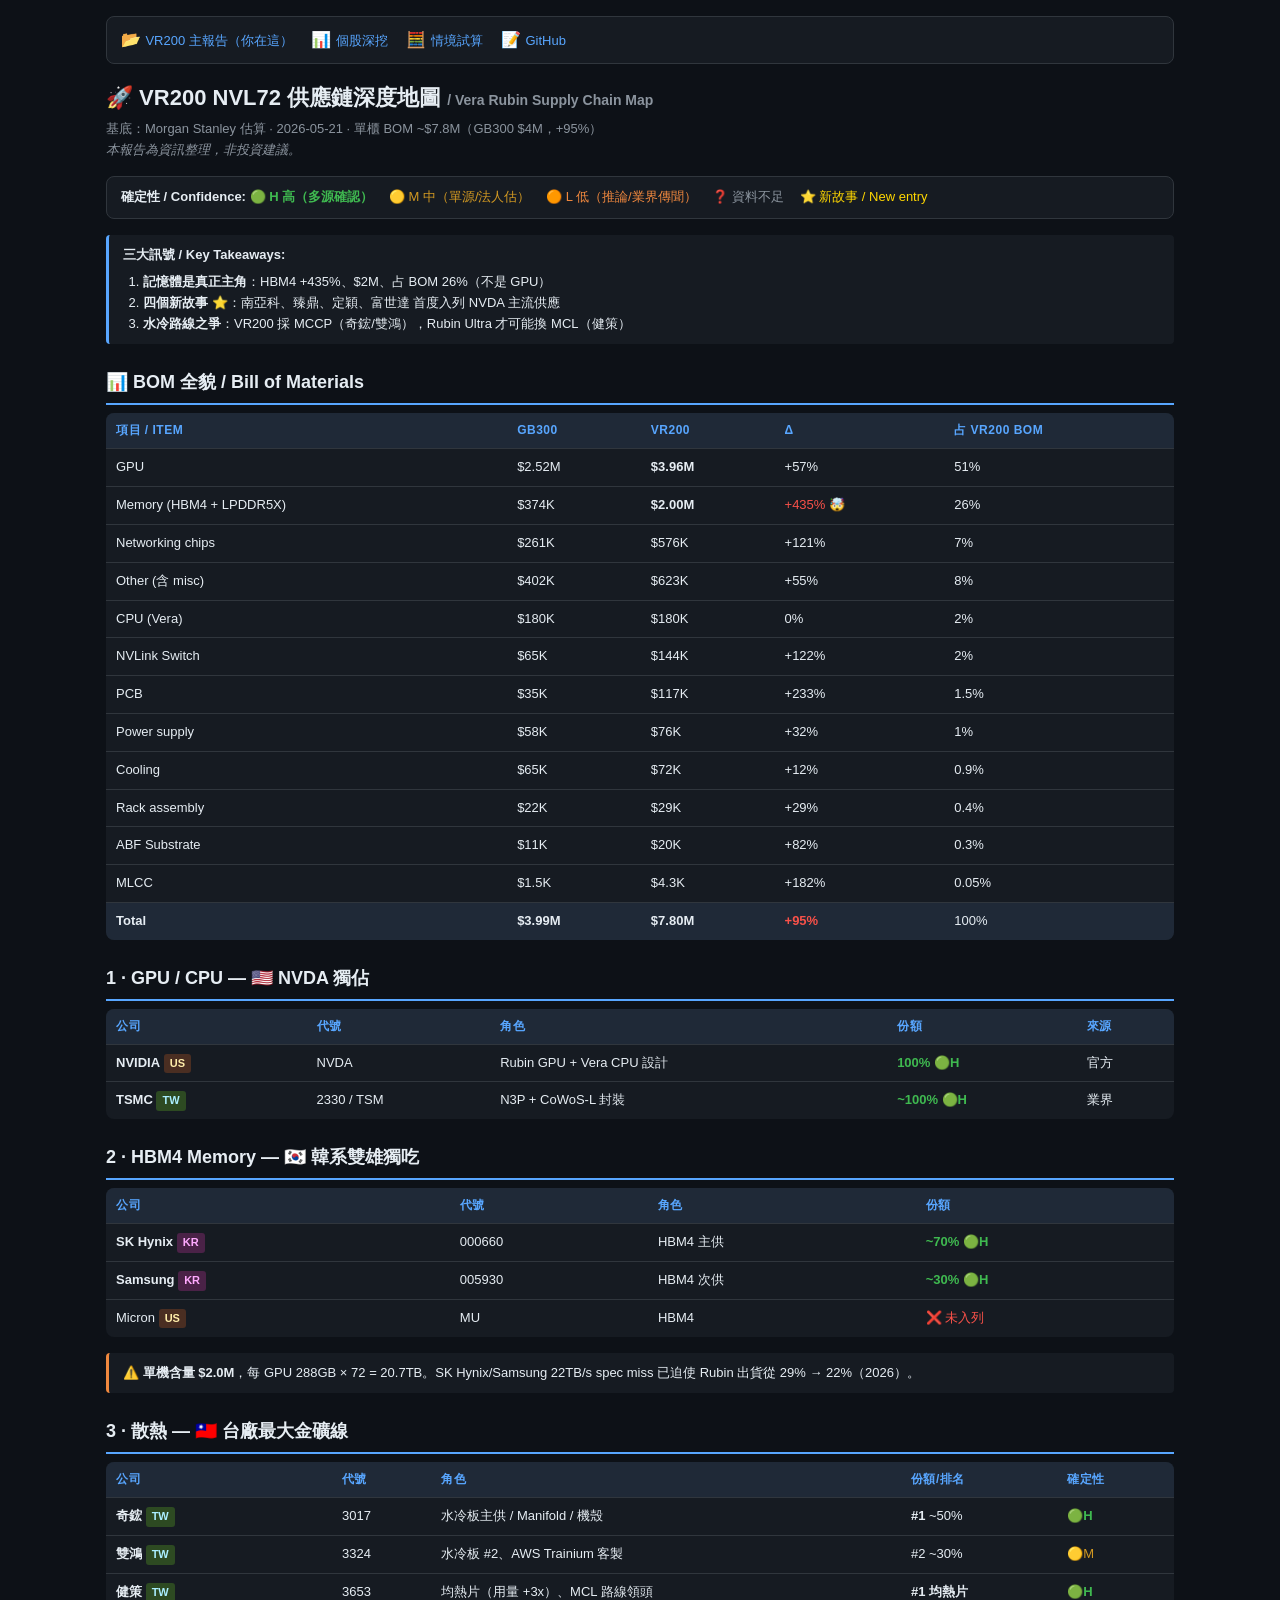
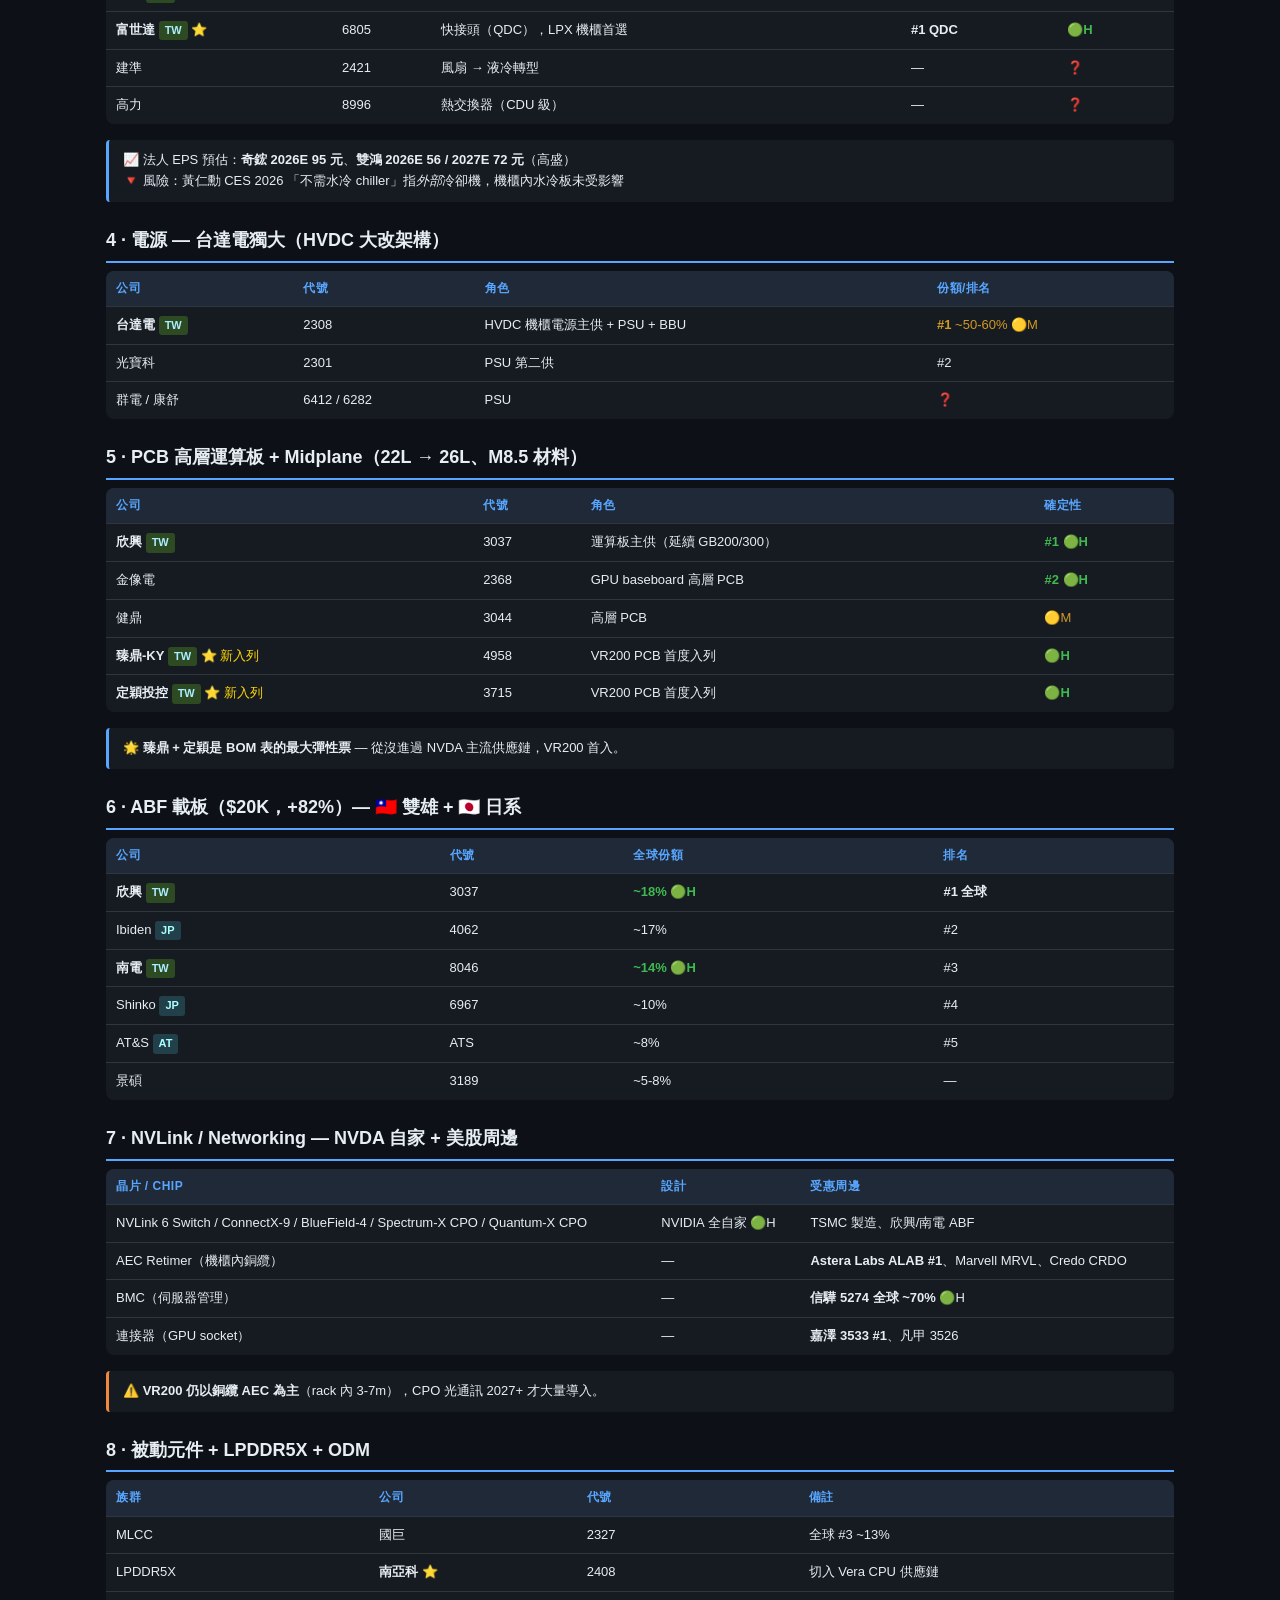
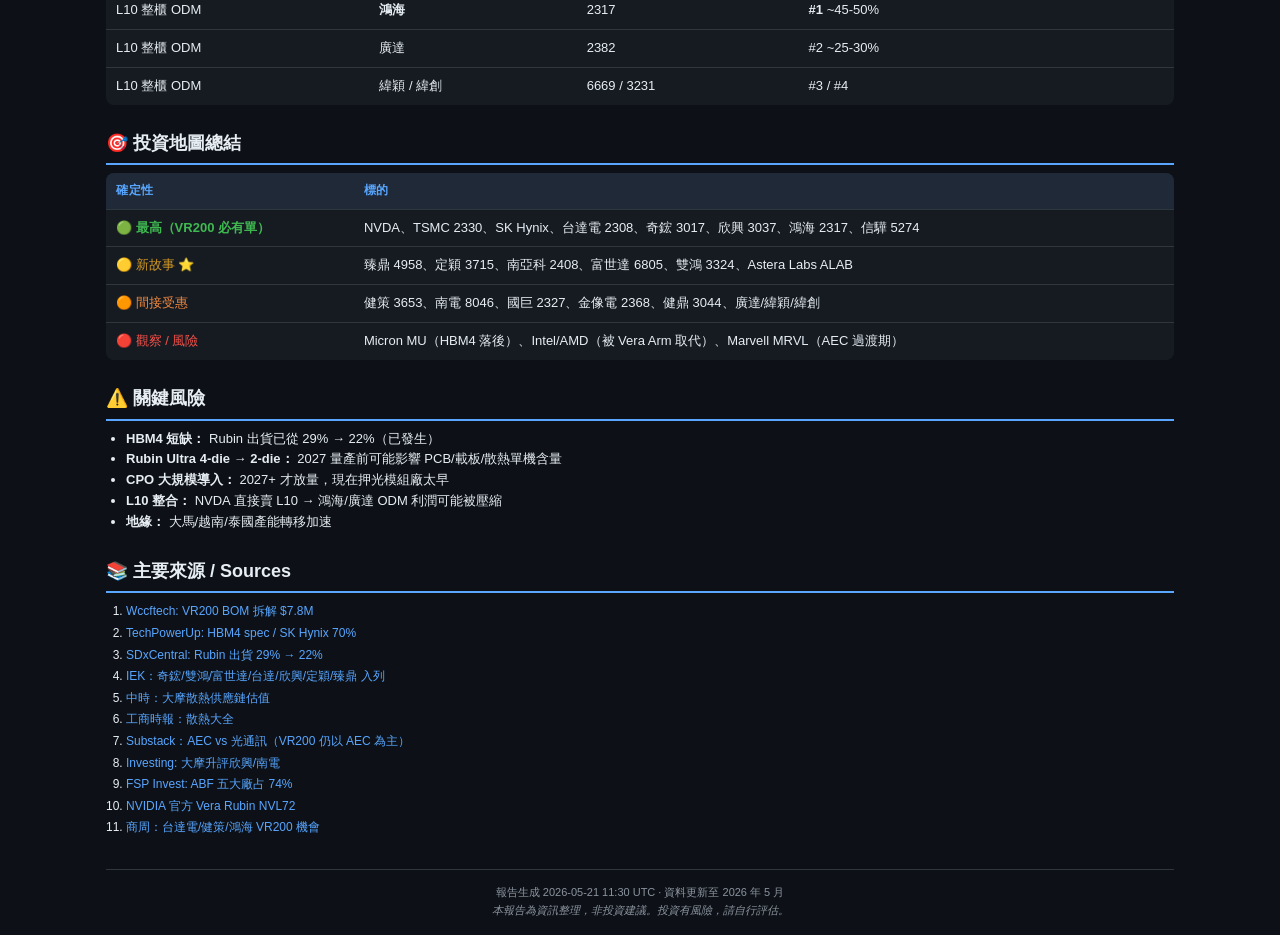
==== vr200/index.html @ bf5e8c02 "feat: portal index + linkou-rental + news placeholder" ====
<!DOCTYPE html>
<html lang="zh-TW">
<head>
<meta charset="UTF-8">
<meta name="viewport" content="width=device-width, initial-scale=1.0">
<title>VR200 NVL72 供應鏈 / Supply Chain Map</title>
<style>
:root {
  --bg: #0d1117; --panel: #161b22; --border: #30363d;
  --text: #e6edf3; --muted: #8b949e; --accent: #58a6ff;
  --green: #3fb950; --yellow: #d29922; --orange: #f0883e; --red: #f85149;
}
* { box-sizing: border-box; margin: 0; padding: 0; }
body {
  font-family: -apple-system, "Helvetica Neue", "PingFang TC", "Noto Sans TC", sans-serif;
  background: var(--bg); color: var(--text); line-height: 1.6;
  padding: 16px; max-width: 1100px; margin: auto;
}
h1 { font-size: 22px; margin-bottom: 4px; }
h2 { font-size: 18px; margin: 24px 0 8px; padding-bottom: 6px; border-bottom: 2px solid var(--accent); }
h3 { font-size: 15px; margin: 16px 0 6px; color: var(--accent); }
.sub { color: var(--muted); font-size: 13px; margin-bottom: 16px; }
.legend { background: var(--panel); border: 1px solid var(--border); border-radius: 8px; padding: 10px 14px; font-size: 13px; margin-bottom: 16px; }
.legend span { margin-right: 12px; }
table { width: 100%; border-collapse: collapse; margin: 8px 0 16px; font-size: 13px; background: var(--panel); border-radius: 8px; overflow: hidden; }
th, td { padding: 8px 10px; text-align: left; border-bottom: 1px solid var(--border); vertical-align: top; }
th { background: #1f2937; color: var(--accent); font-weight: 600; font-size: 12px; text-transform: uppercase; letter-spacing: 0.5px; }
tr:last-child td { border-bottom: none; }
tr:hover { background: rgba(88, 166, 255, 0.05); }
.tier-h { color: var(--green); font-weight: 600; }
.tier-m { color: var(--yellow); }
.tier-l { color: var(--orange); }
.tier-q { color: var(--muted); }
.bad { color: var(--red); }
.star { color: gold; }
a { color: var(--accent); text-decoration: none; }
a:hover { text-decoration: underline; }
.metric { display: inline-block; background: rgba(88, 166, 255, 0.1); border: 1px solid var(--accent); border-radius: 4px; padding: 2px 6px; font-size: 12px; color: var(--accent); margin: 2px 4px 2px 0; }
.callout { background: var(--panel); border-left: 3px solid var(--accent); padding: 10px 14px; margin: 10px 0; font-size: 13px; border-radius: 4px; }
.callout.warn { border-left-color: var(--orange); }
.tag { display: inline-block; padding: 1px 6px; border-radius: 3px; font-size: 11px; font-weight: 600; }
.tag-tw { background: #2d4a22; color: #aef; }
.tag-us { background: #4a2e22; color: #fea; }
.tag-kr { background: #4a2247; color: #faf; }
.tag-jp { background: #22404a; color: #aff; }
@media (max-width: 600px) {
  body { padding: 10px; font-size: 14px; }
  table { font-size: 11px; }
  th, td { padding: 5px 6px; }
}
</style>
</head>
<body>

<div style="background:var(--panel); border:1px solid var(--border); border-radius:8px; padding:10px 14px; margin-bottom:16px;">
  📂 <a href="index.html" style="color:var(--accent); margin-right:14px; font-size:13px;">VR200 主報告（你在這）</a>
  📊 <a href="stocks.html" style="color:var(--accent); margin-right:14px; font-size:13px;">個股深挖</a>
  🧮 <a href="backtest.html" style="color:var(--accent); margin-right:14px; font-size:13px;">情境試算</a>
  📝 <a href="../" style="color:var(--accent); font-size:13px;">GitHub</a>
</div>

<h1>🚀 VR200 NVL72 供應鏈深度地圖 <small style="font-size:14px;color:var(--muted);">/ Vera Rubin Supply Chain Map</small></h1>
<div class="sub">基底：Morgan Stanley 估算 · 2026-05-21 · 單櫃 BOM ~$7.8M（GB300 $4M，+95%）<br>
<em>本報告為資訊整理，非投資建議。</em></div>

<div class="legend">
  <strong>確定性 / Confidence:</strong>
  <span class="tier-h">🟢 H 高（多源確認）</span>
  <span class="tier-m">🟡 M 中（單源/法人估）</span>
  <span class="tier-l">🟠 L 低（推論/業界傳聞）</span>
  <span class="tier-q">❓ 資料不足</span>
  <span class="star">⭐ 新故事 / New entry</span>
</div>

<div class="callout">
<strong>三大訊號 / Key Takeaways:</strong>
<ol style="margin-left:20px;margin-top:6px;">
<li><strong>記憶體是真正主角</strong>：HBM4 +435%、$2M、占 BOM 26%（不是 GPU）</li>
<li><strong>四個新故事 ⭐</strong>：南亞科、臻鼎、定穎、富世達 首度入列 NVDA 主流供應</li>
<li><strong>水冷路線之爭</strong>：VR200 採 MCCP（奇鋐/雙鴻），Rubin Ultra 才可能換 MCL（健策）</li>
</ol>
</div>

<h2>📊 BOM 全貌 / Bill of Materials</h2>
<table>
<tr><th>項目 / Item</th><th>GB300</th><th>VR200</th><th>Δ</th><th>占 VR200 BOM</th></tr>
<tr><td>GPU</td><td>$2.52M</td><td><strong>$3.96M</strong></td><td>+57%</td><td>51%</td></tr>
<tr><td>Memory (HBM4 + LPDDR5X)</td><td>$374K</td><td><strong>$2.00M</strong></td><td class="bad">+435% 🤯</td><td>26%</td></tr>
<tr><td>Networking chips</td><td>$261K</td><td>$576K</td><td>+121%</td><td>7%</td></tr>
<tr><td>Other (含 misc)</td><td>$402K</td><td>$623K</td><td>+55%</td><td>8%</td></tr>
<tr><td>CPU (Vera)</td><td>$180K</td><td>$180K</td><td>0%</td><td>2%</td></tr>
<tr><td>NVLink Switch</td><td>$65K</td><td>$144K</td><td>+122%</td><td>2%</td></tr>
<tr><td>PCB</td><td>$35K</td><td>$117K</td><td>+233%</td><td>1.5%</td></tr>
<tr><td>Power supply</td><td>$58K</td><td>$76K</td><td>+32%</td><td>1%</td></tr>
<tr><td>Cooling</td><td>$65K</td><td>$72K</td><td>+12%</td><td>0.9%</td></tr>
<tr><td>Rack assembly</td><td>$22K</td><td>$29K</td><td>+29%</td><td>0.4%</td></tr>
<tr><td>ABF Substrate</td><td>$11K</td><td>$20K</td><td>+82%</td><td>0.3%</td></tr>
<tr><td>MLCC</td><td>$1.5K</td><td>$4.3K</td><td>+182%</td><td>0.05%</td></tr>
<tr style="background:#1f2937;"><td><strong>Total</strong></td><td><strong>$3.99M</strong></td><td><strong>$7.80M</strong></td><td class="bad"><strong>+95%</strong></td><td>100%</td></tr>
</table>

<h2>1 · GPU / CPU — 🇺🇸 NVDA 獨佔</h2>
<table>
<tr><th>公司</th><th>代號</th><th>角色</th><th>份額</th><th>來源</th></tr>
<tr><td><strong>NVIDIA</strong> <span class="tag tag-us">US</span></td><td>NVDA</td><td>Rubin GPU + Vera CPU 設計</td><td class="tier-h">100% 🟢H</td><td>官方</td></tr>
<tr><td><strong>TSMC</strong> <span class="tag tag-tw">TW</span></td><td>2330 / TSM</td><td>N3P + CoWoS-L 封裝</td><td class="tier-h">~100% 🟢H</td><td>業界</td></tr>
</table>

<h2>2 · HBM4 Memory — 🇰🇷 韓系雙雄獨吃</h2>
<table>
<tr><th>公司</th><th>代號</th><th>角色</th><th>份額</th></tr>
<tr><td><strong>SK Hynix</strong> <span class="tag tag-kr">KR</span></td><td>000660</td><td>HBM4 主供</td><td class="tier-h"><strong>~70% 🟢H</strong></td></tr>
<tr><td><strong>Samsung</strong> <span class="tag tag-kr">KR</span></td><td>005930</td><td>HBM4 次供</td><td class="tier-h">~30% 🟢H</td></tr>
<tr><td>Micron <span class="tag tag-us">US</span></td><td>MU</td><td>HBM4</td><td class="bad">❌ 未入列</td></tr>
</table>
<div class="callout warn">⚠️ <strong>單機含量 $2.0M</strong>，每 GPU 288GB × 72 = 20.7TB。SK Hynix/Samsung 22TB/s spec miss 已迫使 Rubin 出貨從 29% → 22%（2026）。</div>

<h2>3 · 散熱 — 🇹🇼 台廠最大金礦線</h2>
<table>
<tr><th>公司</th><th>代號</th><th>角色</th><th>份額/排名</th><th>確定性</th></tr>
<tr><td><strong>奇鋐</strong> <span class="tag tag-tw">TW</span></td><td>3017</td><td>水冷板主供 / Manifold / 機殼</td><td><strong>#1</strong> ~50%</td><td class="tier-h">🟢H</td></tr>
<tr><td><strong>雙鴻</strong> <span class="tag tag-tw">TW</span></td><td>3324</td><td>水冷板 #2、AWS Trainium 客製</td><td>#2 ~30%</td><td class="tier-m">🟡M</td></tr>
<tr><td><strong>健策</strong> <span class="tag tag-tw">TW</span></td><td>3653</td><td>均熱片（用量 +3x）、MCL 路線領頭</td><td><strong>#1 均熱片</strong></td><td class="tier-h">🟢H</td></tr>
<tr><td><strong>富世達</strong> <span class="tag tag-tw">TW</span> <span class="star">⭐</span></td><td>6805</td><td>快接頭（QDC），LPX 機櫃首選</td><td><strong>#1 QDC</strong></td><td class="tier-h">🟢H</td></tr>
<tr><td>建準</td><td>2421</td><td>風扇 → 液冷轉型</td><td>—</td><td class="tier-q">❓</td></tr>
<tr><td>高力</td><td>8996</td><td>熱交換器（CDU 級）</td><td>—</td><td class="tier-q">❓</td></tr>
</table>
<div class="callout">
📈 法人 EPS 預估：<strong>奇鋐 2026E 95 元</strong>、<strong>雙鴻 2026E 56 / 2027E 72 元</strong>（高盛）<br>
🔻 風險：黃仁勳 CES 2026 「不需水冷 chiller」指<em>外部</em>冷卻機，機櫃內水冷板未受影響
</div>

<h2>4 · 電源 — 台達電獨大（HVDC 大改架構）</h2>
<table>
<tr><th>公司</th><th>代號</th><th>角色</th><th>份額/排名</th></tr>
<tr><td><strong>台達電</strong> <span class="tag tag-tw">TW</span></td><td>2308</td><td>HVDC 機櫃電源主供 + PSU + BBU</td><td class="tier-m"><strong>#1</strong> ~50-60% 🟡M</td></tr>
<tr><td>光寶科</td><td>2301</td><td>PSU 第二供</td><td>#2</td></tr>
<tr><td>群電 / 康舒</td><td>6412 / 6282</td><td>PSU</td><td class="tier-q">❓</td></tr>
</table>

<h2>5 · PCB 高層運算板 + Midplane（22L → 26L、M8.5 材料）</h2>
<table>
<tr><th>公司</th><th>代號</th><th>角色</th><th>確定性</th></tr>
<tr><td><strong>欣興</strong> <span class="tag tag-tw">TW</span></td><td>3037</td><td>運算板主供（延續 GB200/300）</td><td class="tier-h">#1 🟢H</td></tr>
<tr><td>金像電</td><td>2368</td><td>GPU baseboard 高層 PCB</td><td class="tier-h">#2 🟢H</td></tr>
<tr><td>健鼎</td><td>3044</td><td>高層 PCB</td><td class="tier-m">🟡M</td></tr>
<tr><td><strong>臻鼎-KY</strong> <span class="tag tag-tw">TW</span> <span class="star">⭐ 新入列</span></td><td>4958</td><td>VR200 PCB 首度入列</td><td class="tier-h">🟢H</td></tr>
<tr><td><strong>定穎投控</strong> <span class="tag tag-tw">TW</span> <span class="star">⭐ 新入列</span></td><td>3715</td><td>VR200 PCB 首度入列</td><td class="tier-h">🟢H</td></tr>
</table>
<div class="callout">🌟 <strong>臻鼎 + 定穎是 BOM 表的最大彈性票</strong> — 從沒進過 NVDA 主流供應鏈，VR200 首入。</div>

<h2>6 · ABF 載板（$20K，+82%）— 🇹🇼 雙雄 + 🇯🇵 日系</h2>
<table>
<tr><th>公司</th><th>代號</th><th>全球份額</th><th>排名</th></tr>
<tr><td><strong>欣興</strong> <span class="tag tag-tw">TW</span></td><td>3037</td><td class="tier-h">~18% 🟢H</td><td><strong>#1 全球</strong></td></tr>
<tr><td>Ibiden <span class="tag tag-jp">JP</span></td><td>4062</td><td>~17%</td><td>#2</td></tr>
<tr><td><strong>南電</strong> <span class="tag tag-tw">TW</span></td><td>8046</td><td class="tier-h">~14% 🟢H</td><td>#3</td></tr>
<tr><td>Shinko <span class="tag tag-jp">JP</span></td><td>6967</td><td>~10%</td><td>#4</td></tr>
<tr><td>AT&S <span class="tag tag-jp">AT</span></td><td>ATS</td><td>~8%</td><td>#5</td></tr>
<tr><td>景碩</td><td>3189</td><td>~5-8%</td><td>—</td></tr>
</table>

<h2>7 · NVLink / Networking — NVDA 自家 + 美股周邊</h2>
<table>
<tr><th>晶片 / Chip</th><th>設計</th><th>受惠周邊</th></tr>
<tr><td>NVLink 6 Switch / ConnectX-9 / BlueField-4 / Spectrum-X CPO / Quantum-X CPO</td><td>NVIDIA 全自家 🟢H</td><td>TSMC 製造、欣興/南電 ABF</td></tr>
<tr><td>AEC Retimer（機櫃內銅纜）</td><td>—</td><td><strong>Astera Labs ALAB #1</strong>、Marvell MRVL、Credo CRDO</td></tr>
<tr><td>BMC（伺服器管理）</td><td>—</td><td><strong>信驊 5274 全球 ~70%</strong> 🟢H</td></tr>
<tr><td>連接器（GPU socket）</td><td>—</td><td><strong>嘉澤 3533 #1</strong>、凡甲 3526</td></tr>
</table>
<div class="callout warn">⚠️ <strong>VR200 仍以銅纜 AEC 為主</strong>（rack 內 3-7m），CPO 光通訊 2027+ 才大量導入。</div>

<h2>8 · 被動元件 + LPDDR5X + ODM</h2>
<table>
<tr><th>族群</th><th>公司</th><th>代號</th><th>備註</th></tr>
<tr><td>MLCC</td><td>國巨</td><td>2327</td><td>全球 #3 ~13%</td></tr>
<tr><td>LPDDR5X</td><td><strong>南亞科</strong> <span class="star">⭐</span></td><td>2408</td><td>切入 Vera CPU 供應鏈</td></tr>
<tr><td>L10 整櫃 ODM</td><td><strong>鴻海</strong></td><td>2317</td><td><strong>#1</strong> ~45-50%</td></tr>
<tr><td>L10 整櫃 ODM</td><td>廣達</td><td>2382</td><td>#2 ~25-30%</td></tr>
<tr><td>L10 整櫃 ODM</td><td>緯穎 / 緯創</td><td>6669 / 3231</td><td>#3 / #4</td></tr>
</table>

<h2>🎯 投資地圖總結</h2>
<table>
<tr><th>確定性</th><th>標的</th></tr>
<tr><td class="tier-h">🟢 最高（VR200 必有單）</td><td>NVDA、TSMC 2330、SK Hynix、台達電 2308、奇鋐 3017、欣興 3037、鴻海 2317、信驊 5274</td></tr>
<tr><td class="tier-m">🟡 新故事 ⭐</td><td>臻鼎 4958、定穎 3715、南亞科 2408、富世達 6805、雙鴻 3324、Astera Labs ALAB</td></tr>
<tr><td class="tier-l">🟠 間接受惠</td><td>健策 3653、南電 8046、國巨 2327、金像電 2368、健鼎 3044、廣達/緯穎/緯創</td></tr>
<tr><td class="bad">🔴 觀察 / 風險</td><td>Micron MU（HBM4 落後）、Intel/AMD（被 Vera Arm 取代）、Marvell MRVL（AEC 過渡期）</td></tr>
</table>

<h2>⚠️ 關鍵風險</h2>
<ul style="margin-left:20px;font-size:13px;">
<li><strong>HBM4 短缺：</strong> Rubin 出貨已從 29% → 22%（已發生）</li>
<li><strong>Rubin Ultra 4-die → 2-die：</strong> 2027 量產前可能影響 PCB/載板/散熱單機含量</li>
<li><strong>CPO 大規模導入：</strong> 2027+ 才放量，現在押光模組廠太早</li>
<li><strong>L10 整合：</strong> NVDA 直接賣 L10 → 鴻海/廣達 ODM 利潤可能被壓縮</li>
<li><strong>地緣：</strong> 大馬/越南/泰國產能轉移加速</li>
</ul>

<h2>📚 主要來源 / Sources</h2>
<ol style="margin-left:20px;font-size:12px;line-height:1.8;">
<li><a href="https://wccftech.com/nvidia-vera-rubin-rack-hit-with-memory-price-surge-pushing-hbm4-lpddr5x-bill-to-2m-of-7-8m-total" target="_blank">Wccftech: VR200 BOM 拆解 $7.8M</a></li>
<li><a href="https://www.techpowerup.com/forums/threads/nvidia-lowers-hbm4-specs-for-vera-rubin-vr200-as-memory-suppliers-miss-22-tb-s-target.346983" target="_blank">TechPowerUp: HBM4 spec / SK Hynix 70%</a></li>
<li><a href="https://www.sdxcentral.com/news/nvidias-rubin-gpus-hit-the-brakes-as-hbm4-memory-drought-threatens-jensens-supply-chain-magic-report" target="_blank">SDxCentral: Rubin 出貨 29% → 22%</a></li>
<li><a href="https://ieknet.iek.org.tw/ieknews/news_more.aspx?actiontype=ieknews&indu_idno=0&nsl_id=31bc295574de46158185a5d877ca68ee" target="_blank">IEK：奇鋐/雙鴻/富世達/台達/欣興/定穎/臻鼎 入列</a></li>
<li><a href="https://wantrich.chinatimes.com/news/20251104900101-420101" target="_blank">中時：大摩散熱供應鏈估值</a></li>
<li><a href="https://www.ctee.com.tw/search/%E9%9B%99%E9%B4%BB%E3%80%81%E5%A5%87%E9%8B%90" target="_blank">工商時報：散熱大全</a></li>
<li><a href="https://samuel6788.substack.com/p/rubin-147" target="_blank">Substack：AEC vs 光通訊（VR200 仍以 AEC 為主）</a></li>
<li><a href="https://www.investing.com/news/stock-market-news/morgan-stanley-upgrades-unimicron-nypcb-on-ailed-abf-substrate-upcycle-4519224" target="_blank">Investing: 大摩升評欣興/南電</a></li>
<li><a href="https://fspinvest.co.za/morgan-stanley-just-flagged-the-real-bottleneck-in-the-ai-chip-race" target="_blank">FSP Invest: ABF 五大廠占 74%</a></li>
<li><a href="https://www.nvidia.com/en-us/data-center/vera-rubin-nvl72" target="_blank">NVIDIA 官方 Vera Rubin NVL72</a></li>
<li><a href="https://wealth.businessweekly.com.tw/GArticle.aspx?id=ARTL003017561" target="_blank">商周：台達電/健策/鴻海 VR200 機會</a></li>
</ol>

<div style="margin-top:30px;padding-top:14px;border-top:1px solid var(--border);font-size:11px;color:var(--muted);text-align:center;">
報告生成 2026-05-21 11:30 UTC · 資料更新至 2026 年 5 月<br>
<em>本報告為資訊整理，非投資建議。投資有風險，請自行評估。</em>
</div>

</body>
</html>
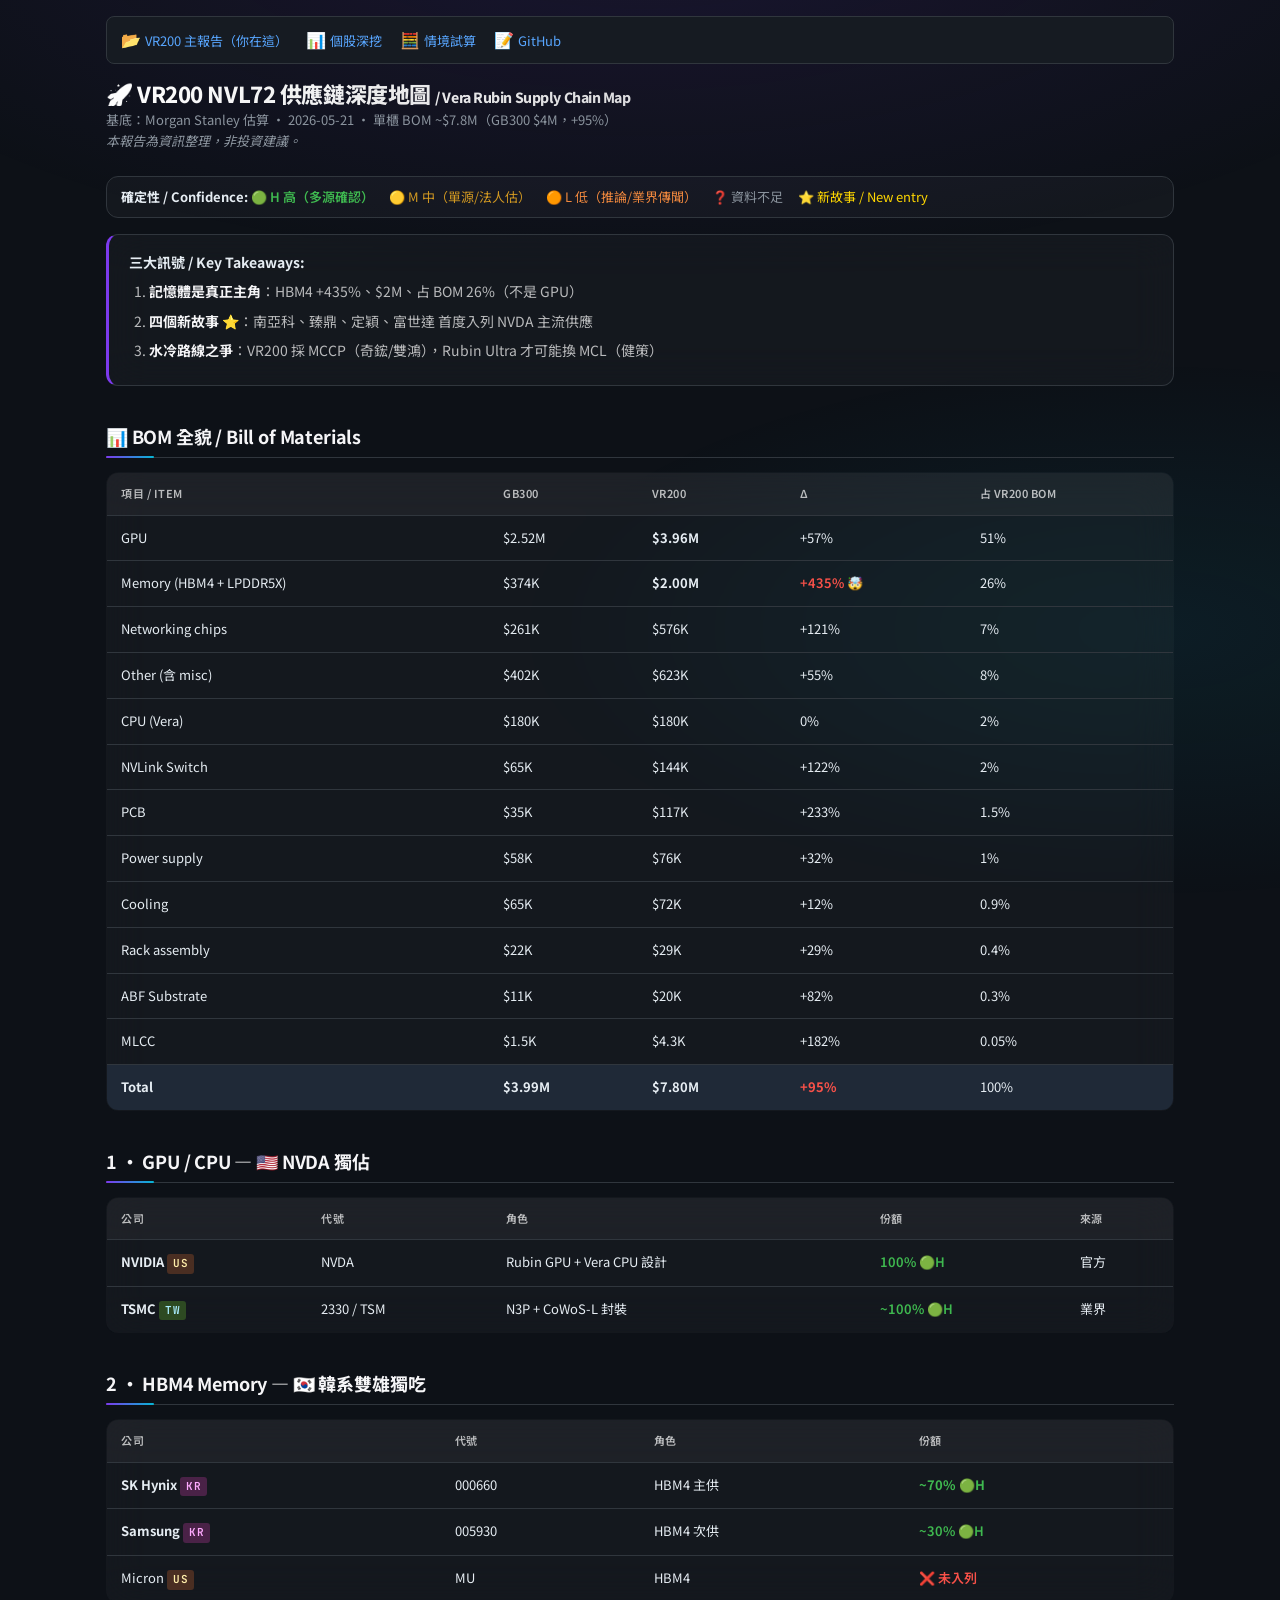
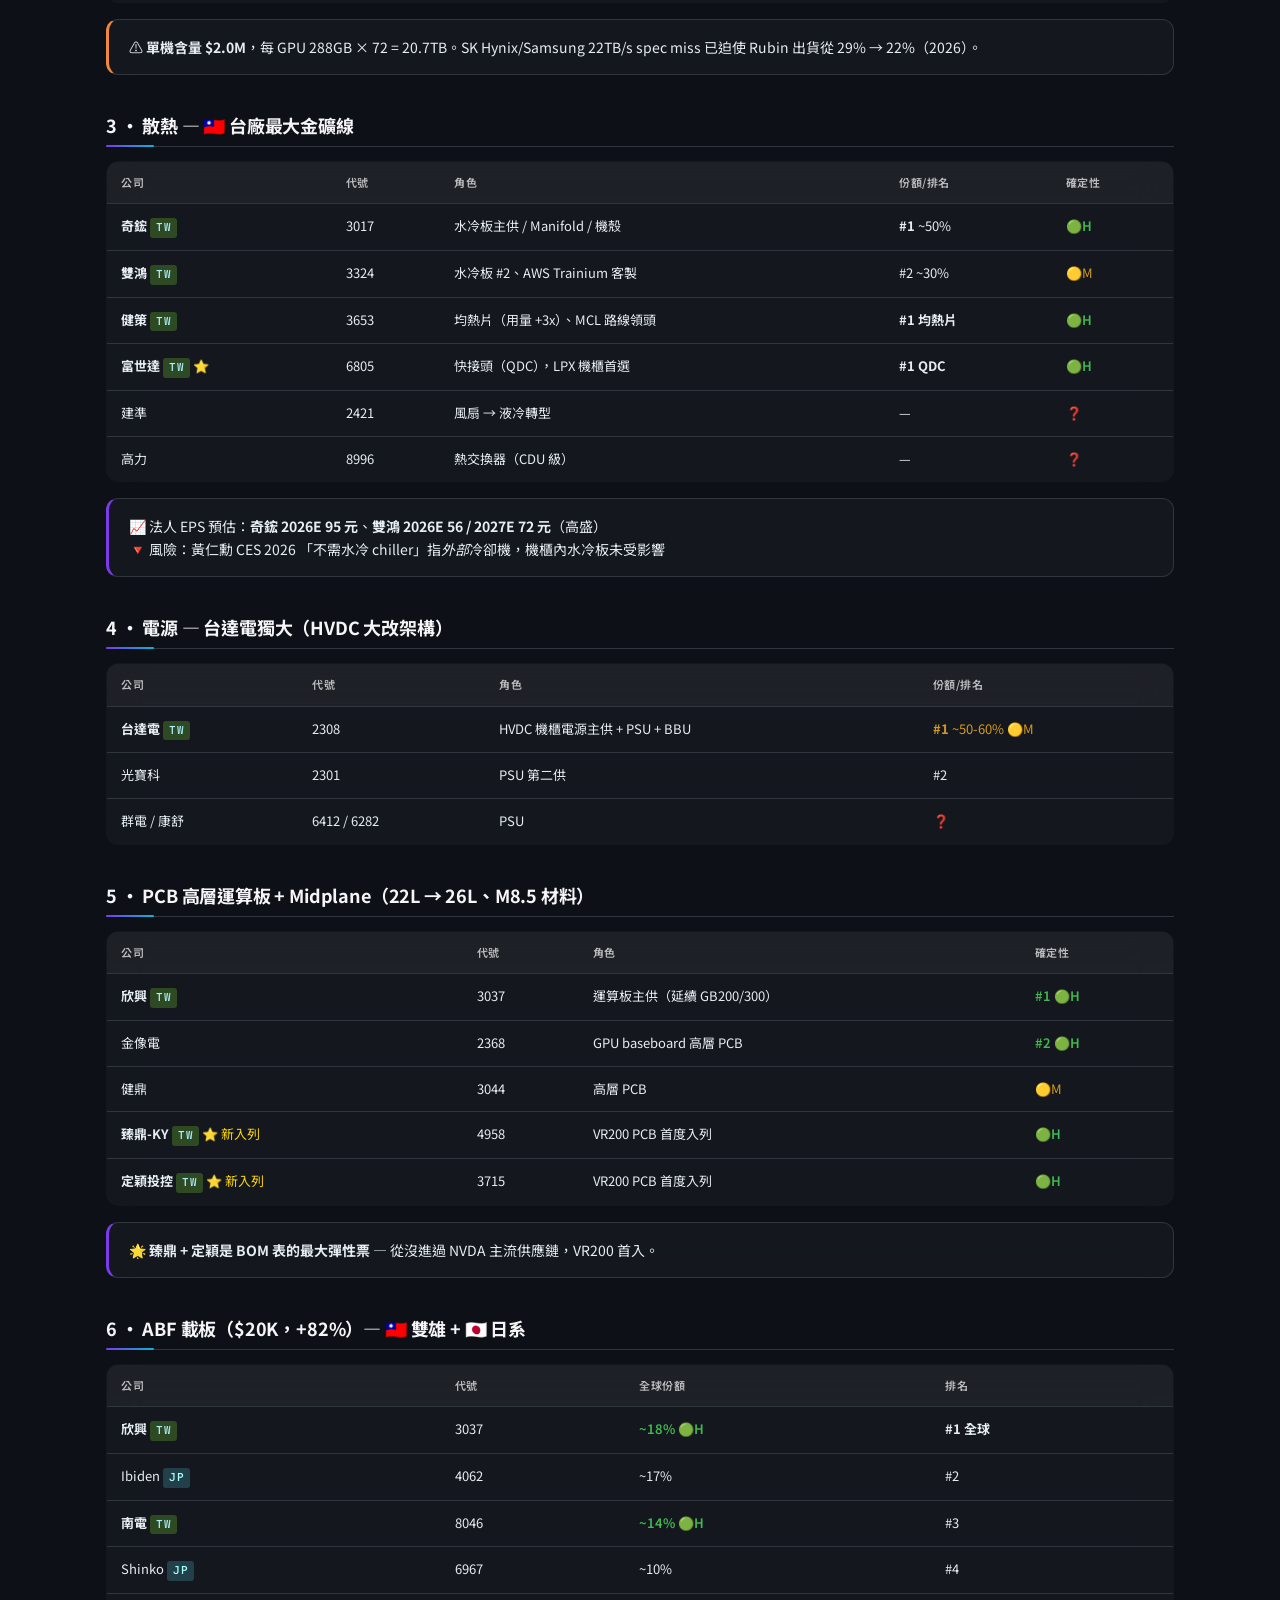
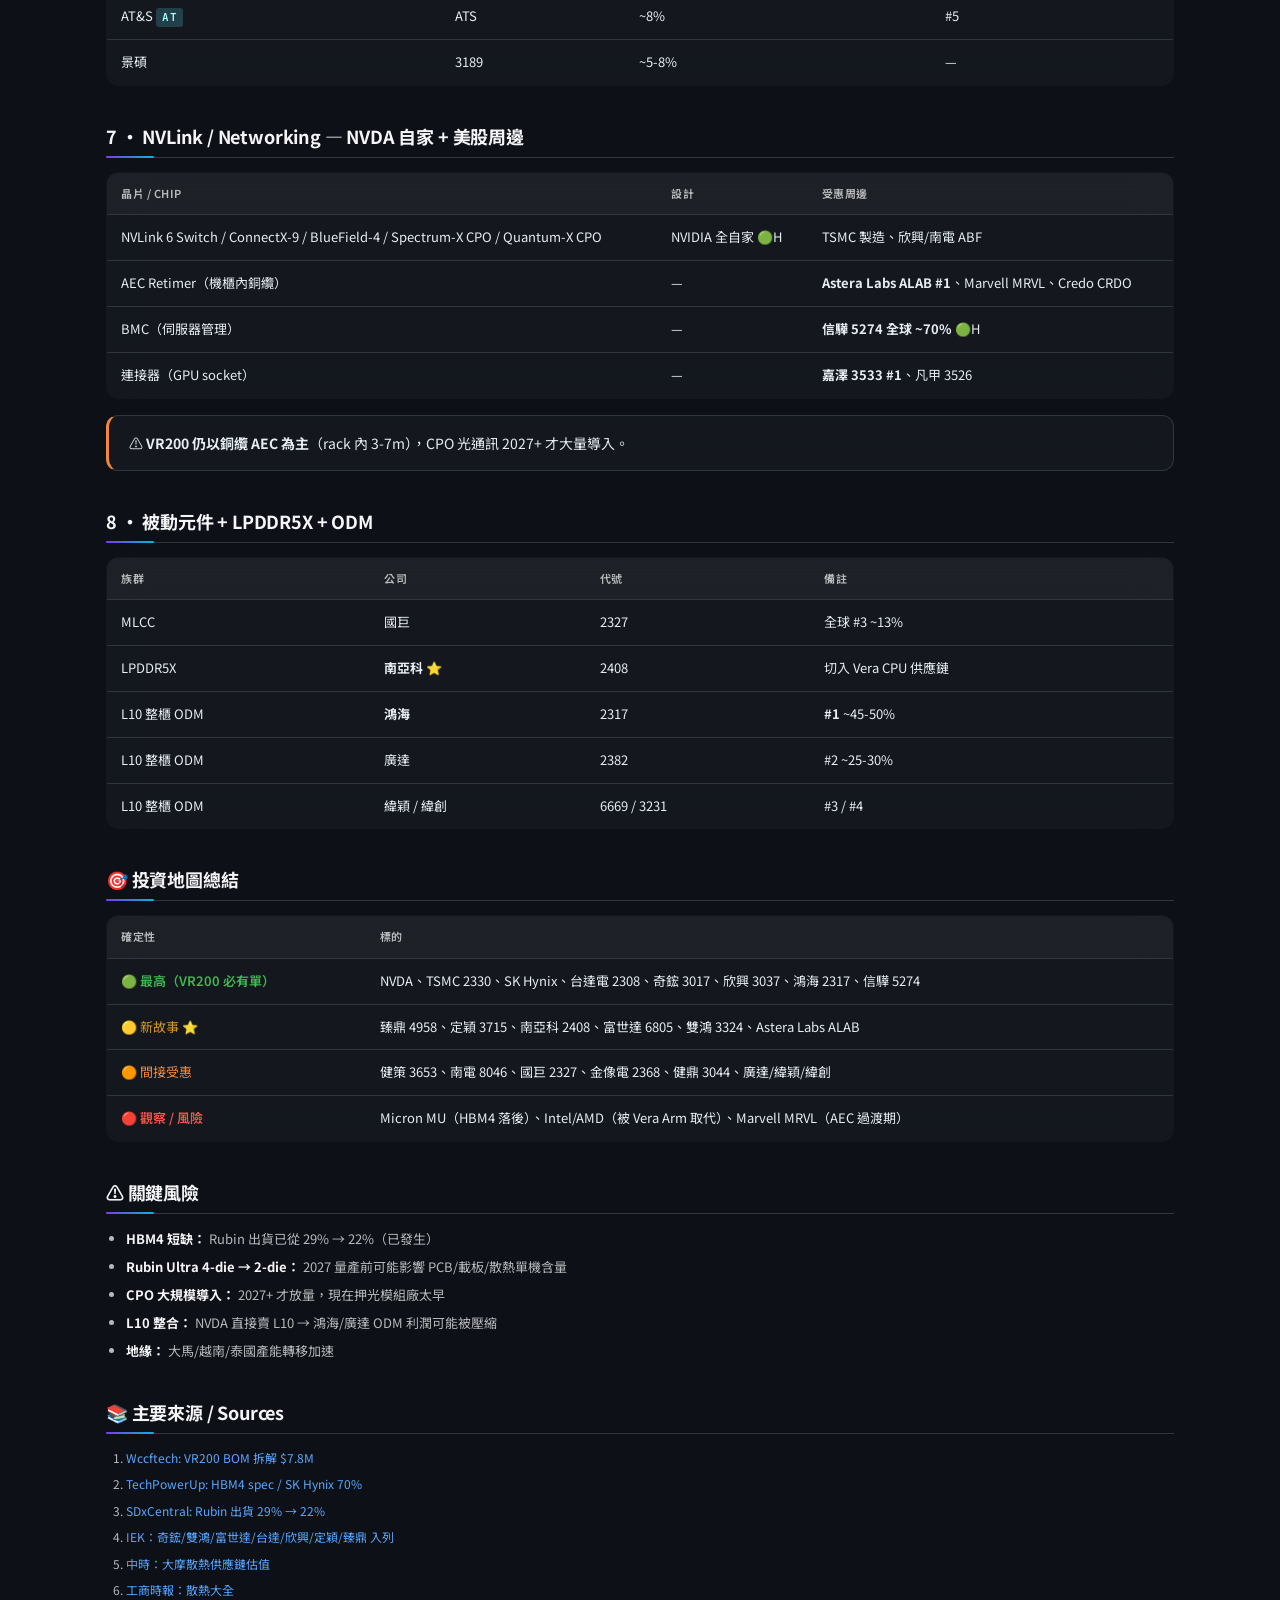
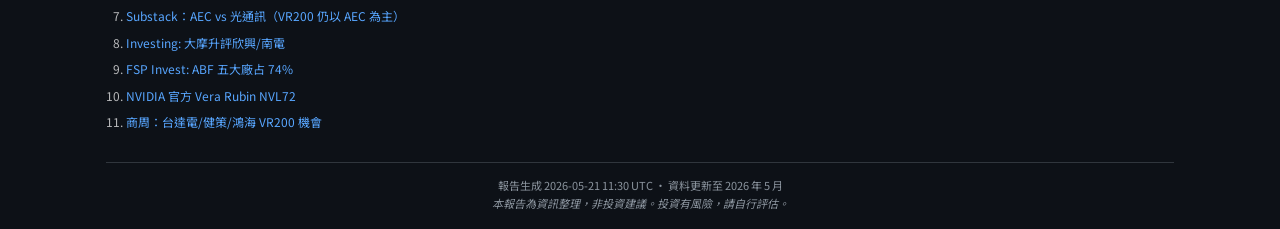
==== commit c4c05014: "feat: design v2 + password protection via staticrypt + GitHub Actions" ====
--- a/vr200/index.html
+++ b/vr200/index.html
@@ -1,6 +1,7 @@
 <!DOCTYPE html>
 <html lang="zh-TW">
 <head>
+<link rel="stylesheet" href="style.css">
 <meta charset="UTF-8">
 <meta name="viewport" content="width=device-width, initial-scale=1.0">
 <title>VR200 NVL72 供應鏈 / Supply Chain Map</title>
--- a/vr200/style.css
+++ b/vr200/style.css
@@ -0,0 +1,193 @@
+@import url('https://fonts.googleapis.com/css2?family=Inter:wght@400;500;600;700&family=Noto+Sans+TC:wght@400;500;700;900&family=JetBrains+Mono:wght@500&display=swap');
+
+:root {
+  --bg-base: #0a0a0f;
+  --surface: rgba(255,255,255,0.03);
+  --surface-hover: rgba(255,255,255,0.06);
+  --surface-strong: rgba(255,255,255,0.08);
+  --border: rgba(255,255,255,0.08);
+  --border-hover: rgba(255,255,255,0.16);
+  --text-primary: #f5f5f7;
+  --text-secondary: rgba(255,255,255,0.7);
+  --text-tertiary: rgba(255,255,255,0.45);
+  --accent-1: #7c3aed;
+  --accent-2: #06b6d4;
+  --green: #22c55e;
+  --orange: #f59e0b;
+  --red: #ef4444;
+  --shadow-lg: 0 20px 60px -10px rgba(0,0,0,0.5);
+}
+* { box-sizing: border-box; margin: 0; padding: 0; }
+html { scroll-behavior: smooth; }
+body {
+  font-family: 'Inter', 'Noto Sans TC', -apple-system, sans-serif;
+  background: var(--bg-base);
+  color: var(--text-primary);
+  min-height: 100vh;
+  line-height: 1.7;
+  -webkit-font-smoothing: antialiased;
+  position: relative;
+  padding: 24px 20px 80px;
+  max-width: 980px;
+  margin: 0 auto;
+}
+body::before {
+  content: '';
+  position: fixed;
+  inset: 0;
+  background: radial-gradient(ellipse 70% 40% at 50% -10%, rgba(124,58,237,0.12), transparent), radial-gradient(ellipse 50% 30% at 90% 70%, rgba(6,182,212,0.08), transparent);
+  pointer-events: none;
+  z-index: -1;
+}
+.nav, .topnav {
+  display: flex;
+  align-items: center;
+  gap: 4px;
+  padding: 10px;
+  background: var(--surface);
+  border: 1px solid var(--border);
+  border-radius: 14px;
+  margin-bottom: 28px;
+  backdrop-filter: blur(20px);
+  flex-wrap: wrap;
+}
+.nav a, .topnav a {
+  padding: 8px 14px;
+  border-radius: 8px;
+  color: var(--text-secondary);
+  text-decoration: none;
+  font-size: 13px;
+  font-weight: 500;
+  transition: all 0.2s;
+  white-space: nowrap;
+  margin-right: 0 !important;
+}
+.nav a:hover, .topnav a:hover { background: var(--surface-strong); color: var(--text-primary); }
+h1 {
+  font-family: 'Noto Sans TC', sans-serif;
+  font-size: clamp(26px, 4vw, 34px);
+  font-weight: 800;
+  letter-spacing: -0.02em;
+  line-height: 1.2;
+  margin-bottom: 8px;
+  background: linear-gradient(135deg, #fff 0%, rgba(255,255,255,0.7) 100%);
+  -webkit-background-clip: text;
+  -webkit-text-fill-color: transparent;
+  background-clip: text;
+}
+.sub {
+  font-size: 14px;
+  color: var(--text-secondary);
+  margin-bottom: 24px !important;
+}
+h2 {
+  font-family: 'Noto Sans TC', sans-serif;
+  font-size: 20px;
+  font-weight: 700;
+  letter-spacing: -0.01em;
+  margin: 36px 0 14px !important;
+  padding-bottom: 12px;
+  border-bottom: 1px solid var(--border) !important;
+  position: relative;
+  color: var(--text-primary);
+}
+h2::before {
+  content: '';
+  position: absolute;
+  bottom: -1px;
+  left: 0;
+  width: 48px;
+  height: 2px;
+  background: linear-gradient(90deg, var(--accent-1), var(--accent-2));
+  border-radius: 2px;
+}
+h3 {
+  font-family: 'Noto Sans TC', sans-serif;
+  font-size: 15px !important;
+  font-weight: 600;
+  margin: 20px 0 10px !important;
+  color: var(--text-primary) !important;
+}
+table {
+  width: 100%;
+  border-collapse: collapse;
+  margin: 12px 0 20px;
+  font-size: 13px;
+  background: var(--surface) !important;
+  border: 1px solid var(--border);
+  border-radius: 12px !important;
+  overflow: hidden;
+  backdrop-filter: blur(20px);
+}
+th, td {
+  padding: 12px 14px !important;
+  text-align: left;
+  border-bottom: 1px solid var(--border) !important;
+  vertical-align: top;
+}
+th {
+  background: rgba(255,255,255,0.04) !important;
+  color: var(--text-secondary) !important;
+  font-weight: 600;
+  font-size: 11px !important;
+  text-transform: uppercase;
+  letter-spacing: 0.8px;
+}
+tr:last-child td { border-bottom: none !important; }
+tr:hover { background: rgba(124,58,237,0.04) !important; }
+.callout {
+  padding: 16px 20px !important;
+  margin: 16px 0 !important;
+  font-size: 14px !important;
+  border-radius: 12px !important;
+  background: var(--surface) !important;
+  border: 1px solid var(--border) !important;
+  border-left: 3px solid var(--accent-1) !important;
+  backdrop-filter: blur(20px);
+}
+.callout.warn { border-left-color: var(--orange) !important; }
+.callout.danger { border-left-color: var(--red) !important; }
+.callout.success { border-left-color: var(--green) !important; }
+.tag {
+  display: inline-flex;
+  padding: 2px 8px;
+  border-radius: 4px;
+  font-size: 10px;
+  font-weight: 700;
+  letter-spacing: 0.5px;
+  font-family: 'JetBrains Mono', monospace;
+  text-transform: uppercase;
+}
+.tag-tw { background: rgba(34,197,94,0.15); color: #22c55e; }
+.tag-us { background: rgba(245,158,11,0.15); color: #f59e0b; }
+.tag-kr { background: rgba(236,72,153,0.15); color: #ec4899; }
+.tag-jp { background: rgba(6,182,212,0.15); color: #06b6d4; }
+.star { color: #fbbf24; }
+.bad { color: var(--red); font-weight: 600; }
+.good { color: var(--green); font-weight: 600; }
+.yellow { color: var(--orange); font-weight: 600; }
+ul, ol { margin-left: 22px; font-size: 14px; }
+li { margin: 6px 0; color: var(--text-secondary); line-height: 1.7; }
+li strong { color: var(--text-primary); }
+a { color: #a78bfa; text-decoration: none; transition: color 0.2s; }
+a:hover { color: #c4b5fd; text-decoration: underline; text-underline-offset: 2px; }
+.scenario {
+  background: var(--surface) !important;
+  border: 1px solid var(--border) !important;
+  border-radius: 12px !important;
+  padding: 18px !important;
+  margin: 14px 0 !important;
+  backdrop-filter: blur(20px);
+}
+.scenario h3 { margin-top: 0 !important; }
+.metric, .legend, .empty { background: var(--surface) !important; border: 1px solid var(--border) !important; border-radius: 12px !important; }
+.empty { text-align: center; padding: 48px 20px !important; color: var(--text-tertiary); }
+.empty .icon { font-size: 42px; margin-bottom: 12px; }
+.divider, footer { color: var(--text-tertiary) !important; font-size: 12px !important; }
+@media (max-width: 600px) {
+  body { padding: 14px 14px 60px; }
+  table { font-size: 12px; }
+  th, td { padding: 8px 10px !important; }
+  .nav, .topnav { gap: 2px; padding: 6px; }
+  .nav a, .topnav a { padding: 6px 10px; font-size: 12px; }
+}
